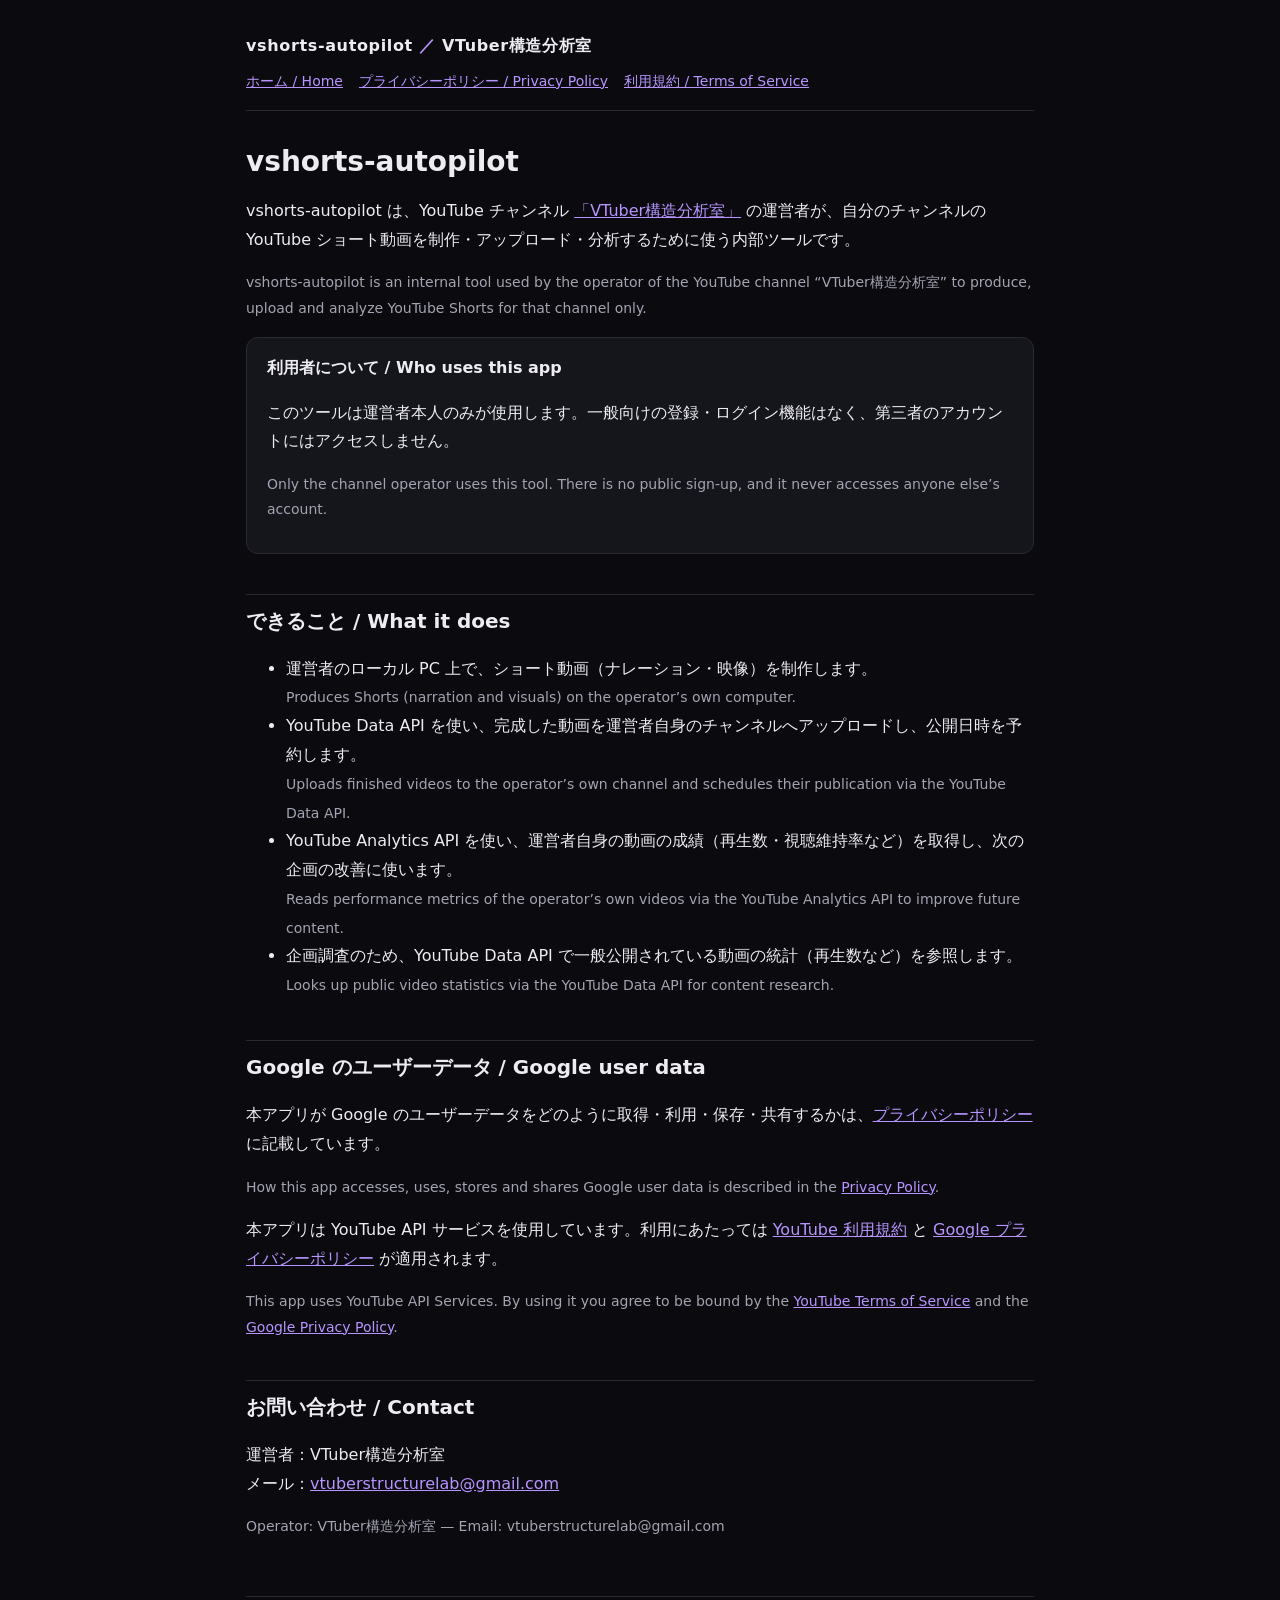
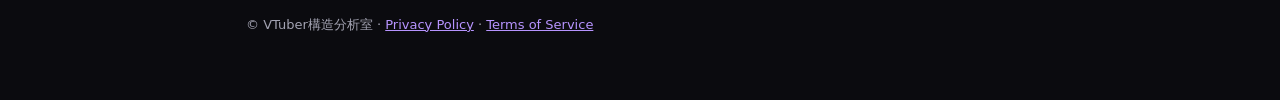
==== index.html @ 0e4dab81 "Add vshorts-autopilot home, privacy policy and terms of service" ====
<!doctype html>
<html lang="ja">
<head>
<meta charset="utf-8">
<meta name="viewport" content="width=device-width, initial-scale=1">
<title>vshorts-autopilot — VTuber構造分析室</title>
<meta name="description" content="vshorts-autopilot は、YouTube チャンネル「VTuber構造分析室」の運営者が自分のチャンネルの Shorts を制作・アップロード・分析するための内部ツールです。">
<!-- Google Search Console 所有権確認用 meta タグをここに貼る -->
<link rel="stylesheet" href="style.css">
</head>
<body>
<div class="wrap">
  <header>
    <div class="brand">vshorts-autopilot <b>／</b> VTuber構造分析室</div>
    <nav><a href="./">ホーム / Home</a><a href="privacy.html">プライバシーポリシー / Privacy Policy</a><a href="terms.html">利用規約 / Terms of Service</a></nav>
  </header>

  <h1>vshorts-autopilot</h1>
  <p>vshorts-autopilot は、YouTube チャンネル <a href="https://www.youtube.com/channel/UCmMICLQAp1uwfXwRAu0vWuw">「VTuber構造分析室」</a> の運営者が、自分のチャンネルの YouTube ショート動画を制作・アップロード・分析するために使う内部ツールです。</p>
  <p class="en">vshorts-autopilot is an internal tool used by the operator of the YouTube channel “VTuber構造分析室” to produce, upload and analyze YouTube Shorts for that channel only.</p>

  <div class="card">
    <strong>利用者について / Who uses this app</strong>
    <p>このツールは運営者本人のみが使用します。一般向けの登録・ログイン機能はなく、第三者のアカウントにはアクセスしません。</p>
    <p class="en">Only the channel operator uses this tool. There is no public sign-up, and it never accesses anyone else’s account.</p>
  </div>

  <h2>できること / What it does</h2>
  <ul>
    <li>運営者のローカル PC 上で、ショート動画（ナレーション・映像）を制作します。<br><span class="en">Produces Shorts (narration and visuals) on the operator’s own computer.</span></li>
    <li>YouTube Data API を使い、完成した動画を運営者自身のチャンネルへアップロードし、公開日時を予約します。<br><span class="en">Uploads finished videos to the operator’s own channel and schedules their publication via the YouTube Data API.</span></li>
    <li>YouTube Analytics API を使い、運営者自身の動画の成績（再生数・視聴維持率など）を取得し、次の企画の改善に使います。<br><span class="en">Reads performance metrics of the operator’s own videos via the YouTube Analytics API to improve future content.</span></li>
    <li>企画調査のため、YouTube Data API で一般公開されている動画の統計（再生数など）を参照します。<br><span class="en">Looks up public video statistics via the YouTube Data API for content research.</span></li>
  </ul>

  <h2>Google のユーザーデータ / Google user data</h2>
  <p>本アプリが Google のユーザーデータをどのように取得・利用・保存・共有するかは、<a href="privacy.html">プライバシーポリシー</a>に記載しています。</p>
  <p class="en">How this app accesses, uses, stores and shares Google user data is described in the <a href="privacy.html">Privacy Policy</a>.</p>
  <p>本アプリは YouTube API サービスを使用しています。利用にあたっては <a href="https://www.youtube.com/t/terms">YouTube 利用規約</a> と <a href="https://policies.google.com/privacy">Google プライバシーポリシー</a> が適用されます。</p>
  <p class="en">This app uses YouTube API Services. By using it you agree to be bound by the <a href="https://www.youtube.com/t/terms">YouTube Terms of Service</a> and the <a href="https://policies.google.com/privacy">Google Privacy Policy</a>.</p>

  <h2>お問い合わせ / Contact</h2>
  <p>運営者：VTuber構造分析室<br>メール：<a href="mailto:vtuberstructurelab@gmail.com">vtuberstructurelab@gmail.com</a></p>
  <p class="en">Operator: VTuber構造分析室 — Email: vtuberstructurelab@gmail.com</p>

  <footer>© VTuber構造分析室 · <a href="privacy.html">Privacy Policy</a> · <a href="terms.html">Terms of Service</a></footer>
</div>
</body>
</html>
---- style.css ----
:root {
  --bg: #0b0b0f;
  --panel: #15151c;
  --line: #2a2a33;
  --text: #ececf1;
  --dim: #a3a3b2;
  --accent: #b794ff;
  --gold: #e8b64c;
}
* { box-sizing: border-box; }
html { background: var(--bg); }
body {
  margin: 0;
  background: var(--bg);
  color: var(--text);
  font-family: "Noto Sans JP", "Hiragino Sans", "Yu Gothic", system-ui, sans-serif;
  line-height: 1.8;
  -webkit-text-size-adjust: 100%;
}
.wrap { max-width: 820px; margin: 0 auto; padding: 32px 16px 64px; }
header { border-bottom: 1px solid var(--line); margin-bottom: 32px; padding-bottom: 16px; }
header .brand { font-weight: 800; letter-spacing: .04em; }
header .brand b { color: var(--accent); }
nav { display: flex; flex-wrap: wrap; gap: 16px; margin-top: 8px; font-size: 14px; }
a { color: var(--accent); }
h1 { font-size: 28px; line-height: 1.35; margin: 0 0 8px; }
h2 { font-size: 20px; margin: 40px 0 8px; padding-top: 8px; border-top: 1px solid var(--line); }
h3 { font-size: 16px; margin: 24px 0 4px; color: var(--gold); }
p, li { color: var(--text); }
.en { color: var(--dim); font-size: 14px; }
.meta { color: var(--dim); font-size: 13px; }
table { width: 100%; border-collapse: collapse; font-size: 14px; margin: 8px 0; }
th, td { border: 1px solid var(--line); padding: 8px; vertical-align: top; text-align: left; }
th { background: var(--panel); }
.card { background: var(--panel); border: 1px solid var(--line); border-radius: 12px; padding: 16px 20px; margin: 16px 0; }
code { background: var(--panel); padding: 1px 6px; border-radius: 4px; word-break: break-all; }
footer { margin-top: 56px; border-top: 1px solid var(--line); padding-top: 16px; font-size: 13px; color: var(--dim); }
@media (max-width: 560px) {
  h1 { font-size: 22px; }
  table, thead, tbody, tr, th, td { display: block; }
  th { border-bottom: none; }
}
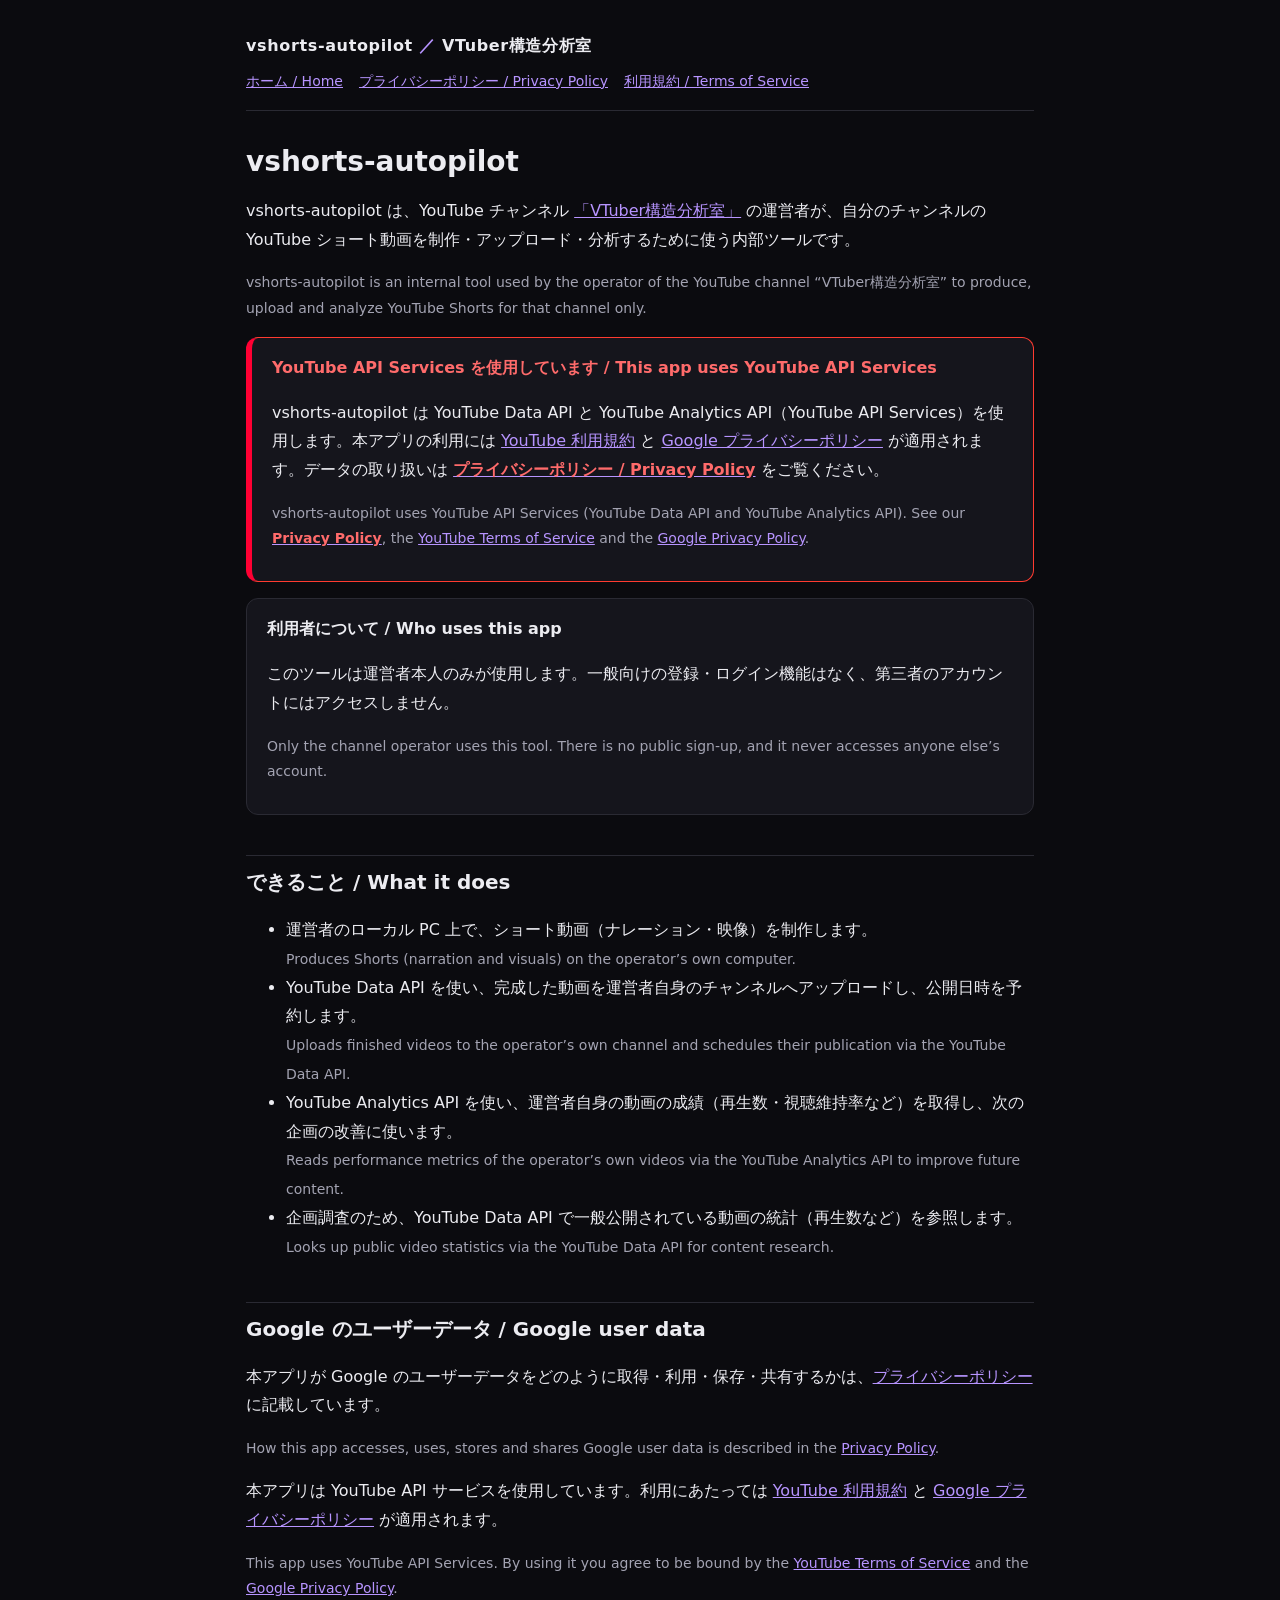
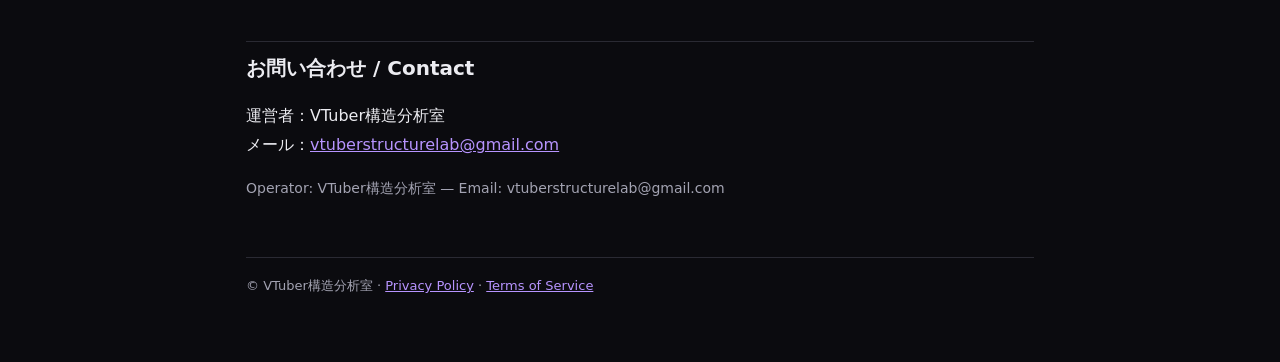
==== commit 10dcafdf: "Add YouTube API Services notice near the top of the homepage" ====
--- a/index.html
+++ b/index.html
@@ -5,7 +5,7 @@
 <meta name="viewport" content="width=device-width, initial-scale=1">
 <title>vshorts-autopilot — VTuber構造分析室</title>
 <meta name="description" content="vshorts-autopilot は、YouTube チャンネル「VTuber構造分析室」の運営者が自分のチャンネルの Shorts を制作・アップロード・分析するための内部ツールです。">
-<!-- Google Search Console 所有権確認用 meta タグをここに貼る -->
+<meta name="google-site-verification" content="6AX73sgyeOEwZXgzc6iLFFJukXIYajTt26ETadrh6-s" />
 <link rel="stylesheet" href="style.css">
 </head>
 <body>
@@ -18,6 +18,12 @@
   <h1>vshorts-autopilot</h1>
   <p>vshorts-autopilot は、YouTube チャンネル <a href="https://www.youtube.com/channel/UCmMICLQAp1uwfXwRAu0vWuw">「VTuber構造分析室」</a> の運営者が、自分のチャンネルの YouTube ショート動画を制作・アップロード・分析するために使う内部ツールです。</p>
   <p class="en">vshorts-autopilot is an internal tool used by the operator of the YouTube channel “VTuber構造分析室” to produce, upload and analyze YouTube Shorts for that channel only.</p>
+
+  <div class="card yt">
+    <strong>YouTube API Services を使用しています / This app uses YouTube API Services</strong>
+    <p>vshorts-autopilot は YouTube Data API と YouTube Analytics API（YouTube API Services）を使用します。本アプリの利用には <a href="https://www.youtube.com/t/terms">YouTube 利用規約</a> と <a href="https://policies.google.com/privacy">Google プライバシーポリシー</a> が適用されます。データの取り扱いは <a href="privacy.html"><strong>プライバシーポリシー / Privacy Policy</strong></a> をご覧ください。</p>
+    <p class="en">vshorts-autopilot uses YouTube API Services (YouTube Data API and YouTube Analytics API). See our <a href="privacy.html"><strong>Privacy Policy</strong></a>, the <a href="https://www.youtube.com/t/terms">YouTube Terms of Service</a> and the <a href="https://policies.google.com/privacy">Google Privacy Policy</a>.</p>
+  </div>
 
   <div class="card">
     <strong>利用者について / Who uses this app</strong>
--- a/style.css
+++ b/style.css
@@ -33,6 +33,8 @@
 th, td { border: 1px solid var(--line); padding: 8px; vertical-align: top; text-align: left; }
 th { background: var(--panel); }
 .card { background: var(--panel); border: 1px solid var(--line); border-radius: 12px; padding: 16px 20px; margin: 16px 0; }
+.card.yt { border-color: #ff3b30; border-left: 6px solid #ff0033; }
+.card.yt strong:first-child { color: #ff6b6b; }
 code { background: var(--panel); padding: 1px 6px; border-radius: 4px; word-break: break-all; }
 footer { margin-top: 56px; border-top: 1px solid var(--line); padding-top: 16px; font-size: 13px; color: var(--dim); }
 @media (max-width: 560px) {
